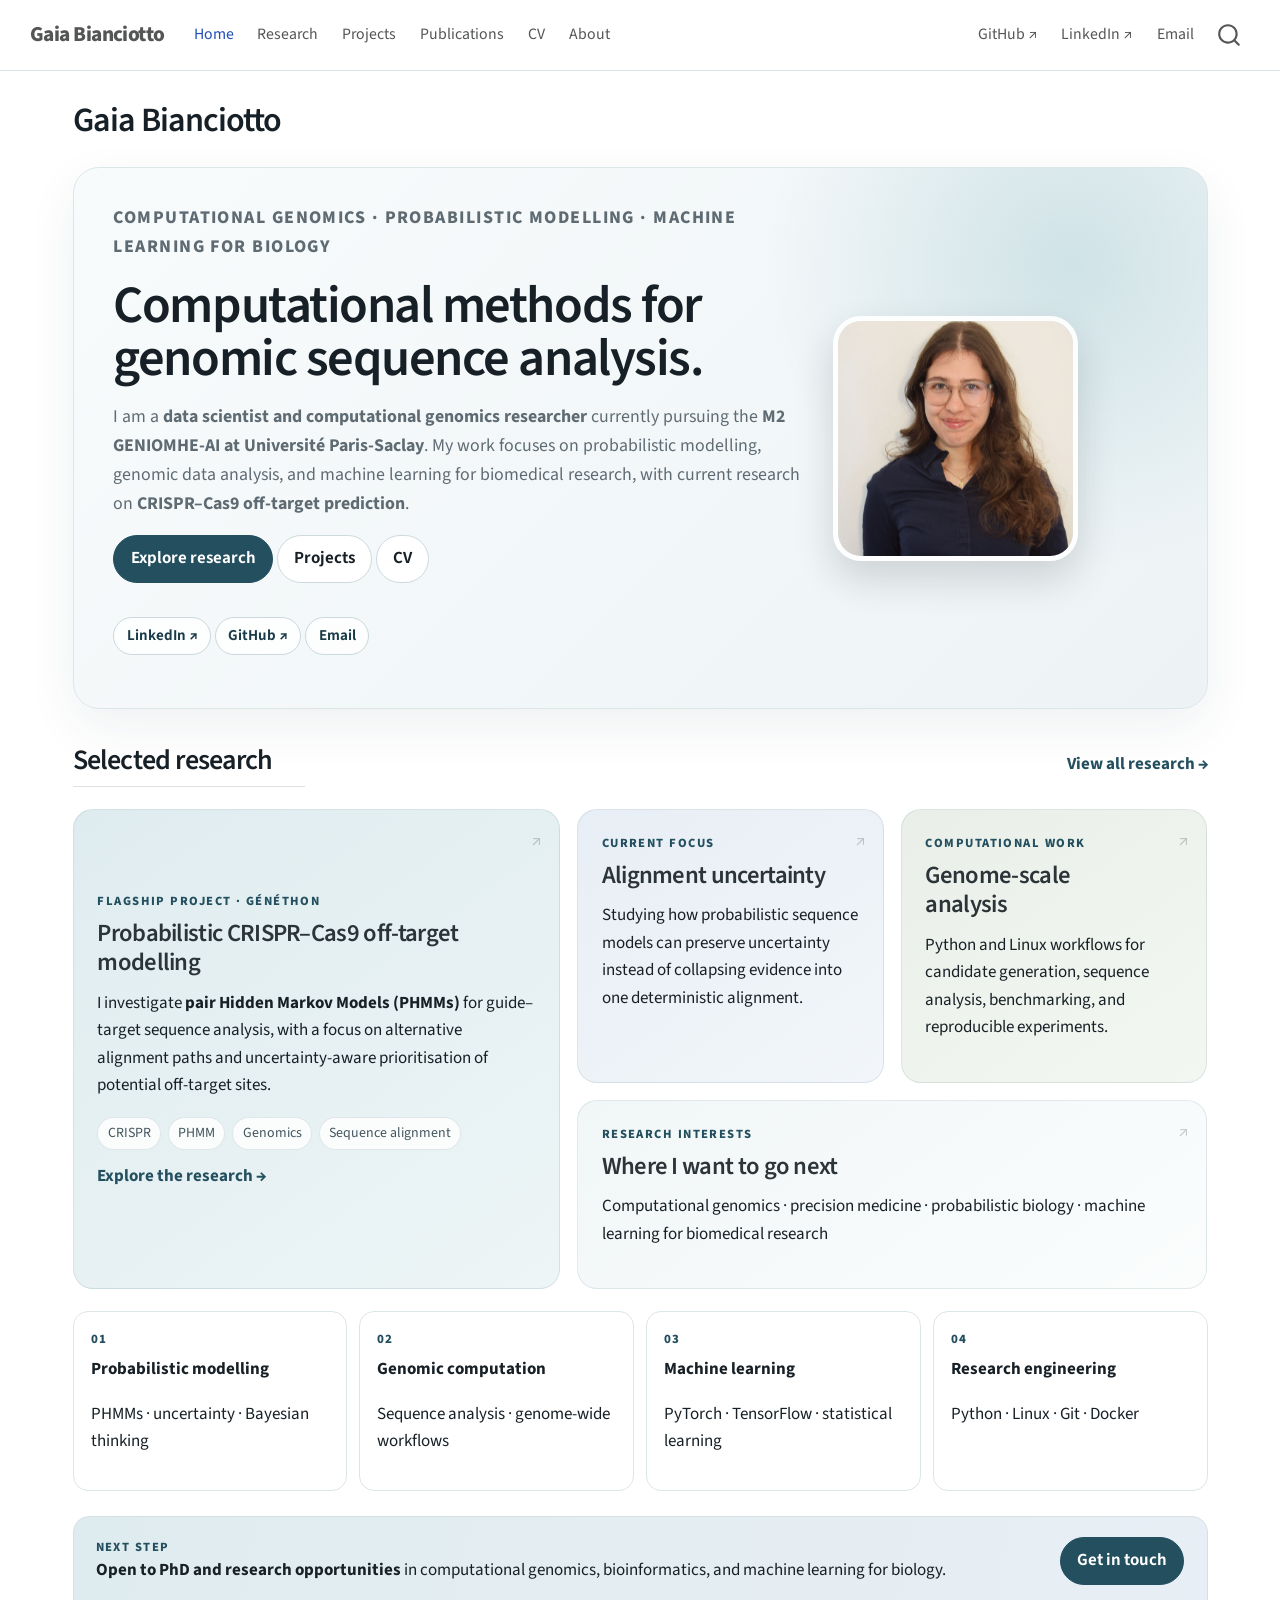
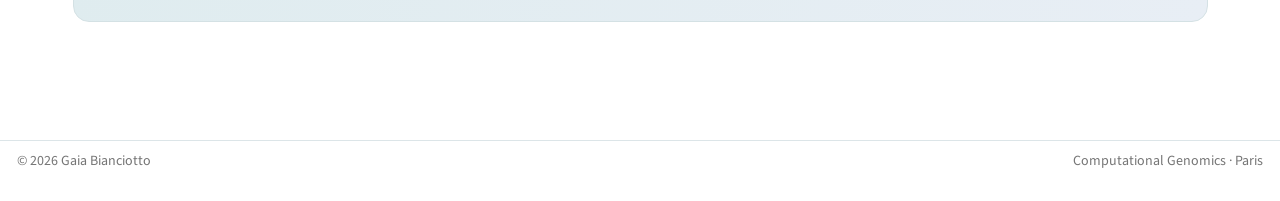
==== index.html @ b9c6184c "Built site for gh-pages" ====
<!DOCTYPE html>
<html xmlns="http://www.w3.org/1999/xhtml" lang="en" xml:lang="en"><head>

<meta charset="utf-8">
<meta name="generator" content="quarto-1.10.18">

<meta name="viewport" content="width=device-width, initial-scale=1.0, user-scalable=yes">


<title>Gaia Bianciotto</title>
<style>
/* Default styles provided by pandoc.
** See https://pandoc.org/MANUAL.html#variables-for-html for config info.
*/
span.smallcaps{font-variant: small-caps;}
div.columns{display: flex; gap: 1.5em;}
div.column{flex: auto;}
@media screen {
div.columns{gap: min(4vw, 1.5em);}
div.column{overflow-x: auto;}
}
div.hanging-indent{margin-left: 1.5em; text-indent: -1.5em;}
ul.task-list{list-style: none;}
ul.task-list li input[type="checkbox"] {
  width: 0.8em;
  margin: 0 0.8em 0.2em -1em; /* quarto-specific, see https://github.com/quarto-dev/quarto-cli/issues/4556 */ 
  vertical-align: middle;
}
</style>


<script src="site_libs/quarto-nav/quarto-nav.js"></script>
<script src="site_libs/quarto-nav/headroom.min.js"></script>
<script src="site_libs/clipboard/clipboard.min.js"></script>
<script src="site_libs/quarto-search/autocomplete.umd.js"></script>
<script src="site_libs/quarto-search/fuse.min.js"></script>
<script src="site_libs/quarto-search/quarto-search.js"></script>
<meta name="quarto:offset" content="./">
<script src="site_libs/quarto-html/quarto.js" type="module"></script>
<script src="site_libs/quarto-html/tabsets/tabsets.js" type="module"></script>
<script src="site_libs/quarto-html/popper.min.js"></script>
<script src="site_libs/quarto-html/tippy.umd.min.js"></script>
<script src="site_libs/quarto-html/anchor.min.js"></script>
<link href="site_libs/quarto-html/tippy.css" rel="stylesheet">
<link href="site_libs/quarto-html/quarto-syntax-highlighting-64a204ab8560d761af7679ceaba22944.css" rel="stylesheet" id="quarto-text-highlighting-styles">
<script src="site_libs/bootstrap/bootstrap.min.js"></script>
<link href="site_libs/bootstrap/bootstrap-icons.css" rel="stylesheet">
<link href="site_libs/bootstrap/bootstrap-ea1971949f186b5d7ecce1fd3cf000e4.min.css" rel="stylesheet" append-hash="true" id="quarto-bootstrap" data-mode="light">
<script id="quarto-search-options" type="application/json">{
  "location": "navbar",
  "copy-button": false,
  "collapse-after": 3,
  "panel-placement": "end",
  "type": "overlay",
  "limit": 50,
  "keyboard-shortcut": [
    "f",
    "/",
    "s"
  ],
  "show-item-context": false,
  "language": {
    "search-no-results-text": "No results",
    "search-matching-documents-text": "matching documents",
    "search-copy-link-title": "Copy link to search",
    "search-hide-matches-text": "Hide additional matches",
    "search-more-match-text": "more match in this document",
    "search-more-matches-text": "more matches in this document",
    "search-clear-button-title": "Clear",
    "search-text-placeholder": "",
    "search-detached-cancel-button-title": "Cancel",
    "search-submit-button-title": "Submit",
    "search-label": "Search"
  }
}</script>
<style>html{ scroll-behavior: smooth; }</style>


<link rel="stylesheet" href="styles.css">
</head>

<body class="nav-fixed quarto-light">

<div id="quarto-search-results"></div>
  <header id="quarto-header" class="headroom fixed-top">
    <nav class="navbar navbar-expand-lg " data-bs-theme="dark">
      <div class="navbar-container container-fluid">
      <div class="navbar-brand-container mx-auto">
    <a class="navbar-brand" href="./index.html">
    <span class="navbar-title">Gaia Bianciotto</span>
    </a>
  </div>
            <div id="quarto-search" class="" title="Search"></div>
          <button class="navbar-toggler" type="button" data-bs-toggle="collapse" data-bs-target="#navbarCollapse" aria-controls="navbarCollapse" role="menu" aria-expanded="false" aria-label="Toggle navigation" onclick="if (window.quartoToggleHeadroom) { window.quartoToggleHeadroom(); }">
  <span class="navbar-toggler-icon"></span>
</button>
          <div class="collapse navbar-collapse" id="navbarCollapse">
            <ul class="navbar-nav navbar-nav-scroll me-auto">
  <li class="nav-item">
    <a class="nav-link active" href="./index.html" aria-current="page"> 
<span class="menu-text">Home</span></a>
  </li>  
  <li class="nav-item">
    <a class="nav-link" href="./research.html"> 
<span class="menu-text">Research</span></a>
  </li>  
  <li class="nav-item">
    <a class="nav-link" href="./projects.html"> 
<span class="menu-text">Projects</span></a>
  </li>  
  <li class="nav-item">
    <a class="nav-link" href="./publications.html"> 
<span class="menu-text">Publications</span></a>
  </li>  
  <li class="nav-item">
    <a class="nav-link" href="./cv.html"> 
<span class="menu-text">CV</span></a>
  </li>  
  <li class="nav-item">
    <a class="nav-link" href="./about.html"> 
<span class="menu-text">About</span></a>
  </li>  
</ul>
            <ul class="navbar-nav navbar-nav-scroll ms-auto">
  <li class="nav-item">
    <a class="nav-link" href="https://github.com/gaiabianciotto"> 
<span class="menu-text">GitHub ↗</span></a>
  </li>  
  <li class="nav-item">
    <a class="nav-link" href="https://www.linkedin.com/in/gaia-bianciotto-269056312/"> 
<span class="menu-text">LinkedIn ↗</span></a>
  </li>  
  <li class="nav-item">
    <a class="nav-link" href="mailto:gaia.bianciotto@etud.univ-evry.fr"> 
<span class="menu-text">Email</span></a>
  </li>  
</ul>
          </div> <!-- /navcollapse -->
            <div class="quarto-navbar-tools">
</div>
      </div> <!-- /container-fluid -->
    </nav>
</header>
<!-- content -->
<div id="quarto-content" class="quarto-container page-columns page-rows-contents page-layout-full page-navbar">
<!-- sidebar -->
<!-- margin-sidebar -->
    
<!-- main -->
<main class="content column-page" id="quarto-document-content">

<header id="title-block-header" class="quarto-title-block default">
<div class="quarto-title">
<h1 class="title">Gaia Bianciotto</h1>
</div>



<div class="quarto-title-meta column-page">

    
  
    
  </div>
  


</header>


<div class="hero reveal">
<div class="grid align-items-center hero-grid">
<div class="g-col-12 g-col-lg-8">
<div class="hero-kicker">
<p>COMPUTATIONAL GENOMICS · PROBABILISTIC MODELLING · MACHINE LEARNING FOR BIOLOGY</p>
</div>
<section id="computational-methods-for-genomic-sequence-analysis." class="level1">
<h1>Computational methods for genomic sequence analysis.</h1>
<p>I am a <strong>data scientist and computational genomics researcher</strong> currently pursuing the <strong>M2 GENIOMHE-AI at Université Paris-Saclay</strong>. My work focuses on probabilistic modelling, genomic data analysis, and machine learning for biomedical research, with current research on <strong>CRISPR–Cas9 off-target prediction</strong>.</p>
<div class="hero-actions">
<p><a href="./research.html" class="btn btn-primary">Explore research</a> <a href="./projects.html" class="btn btn-soft">Projects</a> <a href="./cv.html" class="btn btn-soft">CV</a></p>
</div>
<div class="social-row">
<p><a href="https://www.linkedin.com/in/gaia-bianciotto-269056312/" class="social-pill" target="_blank">LinkedIn ↗</a> <a href="https://github.com/gaiabianciotto" class="social-pill" target="_blank">GitHub ↗</a> <a href="mailto:gaia.bianciotto@etud.univ-evry.fr" class="social-pill">Email</a></p>
</div>
</section>
</div>
<div class="g-col-12 g-col-lg-4 hero-photo-wrap">
<p><img src="assets/profile.png" class="hero-photo img-fluid" alt="Portrait of Gaia Bianciotto"></p>
</div>
</div>
</div>
<section id="selected-research" class="level2 section-head reveal">
<h2 class="anchored" data-anchor-id="selected-research">Selected research</h2>
<p><a href="./research.html" class="section-link">View all research →</a></p>
</section>
<div class="bento-grid reveal">
<div class="bento-panel panel-teal panel-large">
<div class="eyebrow">
FLAGSHIP PROJECT · GÉNÉTHON
</div>
<section id="probabilistic-crisprcas9-off-target-modelling" class="level3">
<h3 class="anchored" data-anchor-id="probabilistic-crisprcas9-off-target-modelling">Probabilistic CRISPR–Cas9 off-target modelling</h3>
<p>I investigate <strong>pair Hidden Markov Models (PHMMs)</strong> for guide–target sequence analysis, with a focus on alternative alignment paths and uncertainty-aware prioritisation of potential off-target sites.</p>
<div class="tag-row">
<span>CRISPR</span><span>PHMM</span><span>Genomics</span><span>Sequence alignment</span>
</div>
<p><a href="./research.html" class="panel-cta">Explore the research →</a></p>
</section>
</div>
<div class="bento-panel panel-blue">
<div class="eyebrow">
CURRENT FOCUS
</div>
<section id="alignment-uncertainty" class="level3">
<h3 class="anchored" data-anchor-id="alignment-uncertainty">Alignment uncertainty</h3>
<p>Studying how probabilistic sequence models can preserve uncertainty instead of collapsing evidence into one deterministic alignment.</p>
</section>
</div>
<div class="bento-panel panel-sage">
<div class="eyebrow">
COMPUTATIONAL WORK
</div>
<section id="genome-scale-analysis" class="level3">
<h3 class="anchored" data-anchor-id="genome-scale-analysis">Genome-scale analysis</h3>
<p>Python and Linux workflows for candidate generation, sequence analysis, benchmarking, and reproducible experiments.</p>
</section>
</div>
<div class="bento-panel panel-ice">
<div class="eyebrow">
RESEARCH INTERESTS
</div>
<section id="where-i-want-to-go-next" class="level3">
<h3 class="anchored" data-anchor-id="where-i-want-to-go-next">Where I want to go next</h3>
<p>Computational genomics · precision medicine · probabilistic biology · machine learning for biomedical research</p>
</section>
</div>
</div>
<div class="mini-panel-grid reveal">
<div class="mini-panel">
<div class="mini-number">
01
</div>
<p><strong>Probabilistic modelling</strong></p>
<p>PHMMs · uncertainty · Bayesian thinking</p>
</div>
<div class="mini-panel">
<div class="mini-number">
02
</div>
<p><strong>Genomic computation</strong></p>
<p>Sequence analysis · genome-wide workflows</p>
</div>
<div class="mini-panel">
<div class="mini-number">
03
</div>
<p><strong>Machine learning</strong></p>
<p>PyTorch · TensorFlow · statistical learning</p>
</div>
<div class="mini-panel">
<div class="mini-number">
04
</div>
<p><strong>Research engineering</strong></p>
<p>Python · Linux · Git · Docker</p>
</div>
</div>
<div class="cta-strip reveal">
<div>
<div class="eyebrow">
NEXT STEP
</div>
<p><strong>Open to PhD and research opportunities</strong> in computational genomics, bioinformatics, and machine learning for biology.</p>
</div>
<p><a href="mailto:gaia.bianciotto@etud.univ-evry.fr" class="btn btn-primary">Get in touch</a></p>
</div>



</main> <!-- /main -->
<script src="interactions.js"></script>

<script id="quarto-html-after-body" type="application/javascript">
  window.document.addEventListener("DOMContentLoaded", function (event) {
    const icon = "";
    const anchorJS = new window.AnchorJS();
    anchorJS.options = {
      placement: 'right',
      icon: icon
    };
    anchorJS.add('.anchored');
    const isCodeAnnotation = (el) => {
      for (const clz of el.classList) {
        if (clz.startsWith('code-annotation-')) {                     
          return true;
        }
      }
      return false;
    }
    const onCopySuccess = function(e) {
      // button target
      const button = e.trigger;
      // don't keep focus
      button.blur();
      // flash "checked"
      button.classList.add('code-copy-button-checked');
      var currentTitle = button.getAttribute("title");
      button.setAttribute("title", "Copied!");
      let tooltip;
      if (window.bootstrap) {
        button.setAttribute("data-bs-toggle", "tooltip");
        button.setAttribute("data-bs-placement", "left");
        button.setAttribute("data-bs-title", "Copied!");
        tooltip = new bootstrap.Tooltip(button, 
          { trigger: "manual", 
            customClass: "code-copy-button-tooltip",
            offset: [0, -8]});
        tooltip.show();    
      }
      setTimeout(function() {
        if (tooltip) {
          tooltip.hide();
          button.removeAttribute("data-bs-title");
          button.removeAttribute("data-bs-toggle");
          button.removeAttribute("data-bs-placement");
        }
        button.setAttribute("title", currentTitle);
        button.classList.remove('code-copy-button-checked');
      }, 1000);
      // clear code selection
      e.clearSelection();
    }
    const getTextToCopy = function(trigger) {
      const outerScaffold = trigger.parentElement.cloneNode(true);
      const codeEl = outerScaffold.querySelector('code');
      for (const childEl of codeEl.children) {
        if (isCodeAnnotation(childEl)) {
          childEl.remove();
        }
      }
      return codeEl.innerText;
    }
    const clipboard = new window.ClipboardJS('.code-copy-button:not([data-in-quarto-modal])', {
      text: getTextToCopy
    });
    clipboard.on('success', onCopySuccess);
    if (window.document.getElementById('quarto-embedded-source-code-modal')) {
      const clipboardModal = new window.ClipboardJS('.code-copy-button[data-in-quarto-modal]', {
        text: getTextToCopy,
        container: window.document.getElementById('quarto-embedded-source-code-modal')
      });
      clipboardModal.on('success', onCopySuccess);
    }
      var localhostRegex = new RegExp(/^(?:http|https):\/\/localhost\:?[0-9]*\//);
      var mailtoRegex = new RegExp(/^mailto:/);
        var filterRegex = new RegExp('/' + window.location.host + '/');
      var isInternal = (href) => {
          return filterRegex.test(href) || localhostRegex.test(href) || mailtoRegex.test(href);
      }
      // Inspect non-navigation links and adorn them if external
     var links = window.document.querySelectorAll('a[href]:not(.nav-link):not(.navbar-brand):not(.toc-action):not(.sidebar-link):not(.sidebar-item-toggle):not(.pagination-link):not(.no-external):not([aria-hidden]):not(.dropdown-item):not(.quarto-navigation-tool):not(.about-link)');
      for (var i=0; i<links.length; i++) {
        const link = links[i];
        if (!isInternal(link.href)) {
          // undo the damage that might have been done by quarto-nav.js in the case of
          // links that we want to consider external
          if (link.dataset.originalHref !== undefined) {
            link.href = link.dataset.originalHref;
          }
            // target, if specified
            link.setAttribute("target", "_blank");
            if (link.getAttribute("rel") === null) {
              link.setAttribute("rel", "noopener");
            }
        }
      }
    function tippyHover(el, contentFn, onTriggerFn, onUntriggerFn) {
      const config = {
        allowHTML: true,
        maxWidth: 500,
        delay: 100,
        arrow: false,
        appendTo: function(el) {
            return el.parentElement;
        },
        interactive: true,
        interactiveBorder: 10,
        theme: 'quarto',
        placement: 'bottom-start',
      };
      if (contentFn) {
        config.content = contentFn;
      }
      if (onTriggerFn) {
        config.onTrigger = onTriggerFn;
      }
      if (onUntriggerFn) {
        config.onUntrigger = onUntriggerFn;
      }
      window.tippy(el, config); 
    }
    const noterefs = window.document.querySelectorAll('a[role="doc-noteref"]');
    for (var i=0; i<noterefs.length; i++) {
      const ref = noterefs[i];
      tippyHover(ref, function() {
        // use id or data attribute instead here
        let href = ref.getAttribute('data-footnote-href') || ref.getAttribute('href');
        try { href = new URL(href).hash; } catch {}
        const id = href.replace(/^#\/?/, "");
        const note = window.document.getElementById(id);
        if (note) {
          return note.innerHTML;
        } else {
          return "";
        }
      });
    }
    const xrefs = window.document.querySelectorAll('a.quarto-xref');
    const processXRef = (id, note) => {
      // Strip column container classes
      const stripColumnClz = (el) => {
        el.classList.remove("page-full", "page-columns");
        if (el.children) {
          for (const child of el.children) {
            stripColumnClz(child);
          }
        }
      }
      stripColumnClz(note)
      if (id === null || id.startsWith('sec-')) {
        // Special case sections, only their first couple elements
        const container = document.createElement("div");
        if (note.children && note.children.length > 2) {
          container.appendChild(note.children[0].cloneNode(true));
          for (let i = 1; i < note.children.length; i++) {
            const child = note.children[i];
            if (child.tagName === "P" && child.innerText === "") {
              continue;
            } else {
              container.appendChild(child.cloneNode(true));
              break;
            }
          }
          if (window.Quarto?.typesetMath) {
            window.Quarto.typesetMath(container);
          }
          return container.innerHTML
        } else {
          if (window.Quarto?.typesetMath) {
            window.Quarto.typesetMath(note);
          }
          return note.innerHTML;
        }
      } else {
        // Remove any anchor links if they are present
        const anchorLink = note.querySelector('a.anchorjs-link');
        if (anchorLink) {
          anchorLink.remove();
        }
        if (window.Quarto?.typesetMath) {
          window.Quarto.typesetMath(note);
        }
        if (note.classList.contains("callout")) {
          return note.outerHTML;
        } else {
          return note.innerHTML;
        }
      }
    }
    for (var i=0; i<xrefs.length; i++) {
      const xref = xrefs[i];
      tippyHover(xref, undefined, function(instance) {
        instance.disable();
        let url = xref.getAttribute('href');
        let hash = undefined; 
        if (url.startsWith('#')) {
          hash = url;
        } else {
          try { hash = new URL(url).hash; } catch {}
        }
        if (hash) {
          const id = hash.replace(/^#\/?/, "");
          const note = window.document.getElementById(id);
          if (note !== null) {
            try {
              const html = processXRef(id, note.cloneNode(true));
              instance.setContent(html);
            } finally {
              instance.enable();
              instance.show();
            }
          } else {
            // See if we can fetch this
            fetch(url.split('#')[0])
            .then(res => res.text())
            .then(html => {
              const parser = new DOMParser();
              const htmlDoc = parser.parseFromString(html, "text/html");
              const note = htmlDoc.getElementById(id);
              if (note !== null) {
                const html = processXRef(id, note);
                instance.setContent(html);
              } 
            }).finally(() => {
              instance.enable();
              instance.show();
            });
          }
        } else {
          // See if we can fetch a full url (with no hash to target)
          // This is a special case and we should probably do some content thinning / targeting
          fetch(url)
          .then(res => res.text())
          .then(html => {
            const parser = new DOMParser();
            const htmlDoc = parser.parseFromString(html, "text/html");
            const note = htmlDoc.querySelector('main.content');
            if (note !== null) {
              // This should only happen for chapter cross references
              // (since there is no id in the URL)
              // remove the first header
              if (note.children.length > 0 && note.children[0].tagName === "HEADER") {
                note.children[0].remove();
              }
              const html = processXRef(null, note);
              instance.setContent(html);
            } 
          }).finally(() => {
            instance.enable();
            instance.show();
          });
        }
      }, function(instance) {
      });
    }
        let selectedAnnoteEl;
        const selectorForAnnotation = ( cell, annotation) => {
          let cellAttr = 'data-code-cell="' + cell + '"';
          let lineAttr = 'data-code-annotation="' +  annotation + '"';
          const selector = 'span[' + cellAttr + '][' + lineAttr + ']';
          return selector;
        }
        const selectCodeLines = (annoteEl) => {
          const doc = window.document;
          const targetCell = annoteEl.getAttribute("data-target-cell");
          const targetAnnotation = annoteEl.getAttribute("data-target-annotation");
          const annoteSpan = window.document.querySelector(selectorForAnnotation(targetCell, targetAnnotation));
          const lines = annoteSpan.getAttribute("data-code-lines").split(",");
          const lineIds = lines.map((line) => {
            return targetCell + "-" + line;
          })
          let top = null;
          let height = null;
          let parent = null;
          if (lineIds.length > 0) {
              //compute the position of the single el (top and bottom and make a div)
              const el = window.document.getElementById(lineIds[0]);
              top = el.offsetTop;
              height = el.offsetHeight;
              parent = el.parentElement.parentElement;
            if (lineIds.length > 1) {
              const lastEl = window.document.getElementById(lineIds[lineIds.length - 1]);
              const bottom = lastEl.offsetTop + lastEl.offsetHeight;
              height = bottom - top;
            }
            if (top !== null && height !== null && parent !== null) {
              // cook up a div (if necessary) and position it 
              let div = window.document.getElementById("code-annotation-line-highlight");
              if (div === null) {
                div = window.document.createElement("div");
                div.setAttribute("id", "code-annotation-line-highlight");
                div.style.position = 'absolute';
                parent.appendChild(div);
              }
              div.style.top = top - 2 + "px";
              div.style.height = height + 4 + "px";
              div.style.left = 0;
              let gutterDiv = window.document.getElementById("code-annotation-line-highlight-gutter");
              if (gutterDiv === null) {
                gutterDiv = window.document.createElement("div");
                gutterDiv.setAttribute("id", "code-annotation-line-highlight-gutter");
                gutterDiv.style.position = 'absolute';
                const codeCell = window.document.getElementById(targetCell);
                const gutter = codeCell.querySelector('.code-annotation-gutter');
                gutter.appendChild(gutterDiv);
              }
              gutterDiv.style.top = top - 2 + "px";
              gutterDiv.style.height = height + 4 + "px";
            }
            selectedAnnoteEl = annoteEl;
          }
        };
        const unselectCodeLines = () => {
          const elementsIds = ["code-annotation-line-highlight", "code-annotation-line-highlight-gutter"];
          elementsIds.forEach((elId) => {
            const div = window.document.getElementById(elId);
            if (div) {
              div.remove();
            }
          });
          selectedAnnoteEl = undefined;
        };
          // Handle positioning of the toggle
      window.addEventListener(
        "resize",
        throttle(() => {
          elRect = undefined;
          if (selectedAnnoteEl) {
            selectCodeLines(selectedAnnoteEl);
          }
        }, 10)
      );
      function throttle(fn, ms) {
      let throttle = false;
      let timer;
        return (...args) => {
          if(!throttle) { // first call gets through
              fn.apply(this, args);
              throttle = true;
          } else { // all the others get throttled
              if(timer) clearTimeout(timer); // cancel #2
              timer = setTimeout(() => {
                fn.apply(this, args);
                timer = throttle = false;
              }, ms);
          }
        };
      }
        // Attach click handler to the DT
        const annoteDls = window.document.querySelectorAll('dt[data-target-cell]');
        for (const annoteDlNode of annoteDls) {
          annoteDlNode.addEventListener('click', (event) => {
            const clickedEl = event.target;
            if (clickedEl !== selectedAnnoteEl) {
              unselectCodeLines();
              const activeEl = window.document.querySelector('dt[data-target-cell].code-annotation-active');
              if (activeEl) {
                activeEl.classList.remove('code-annotation-active');
              }
              selectCodeLines(clickedEl);
              clickedEl.classList.add('code-annotation-active');
            } else {
              // Unselect the line
              unselectCodeLines();
              clickedEl.classList.remove('code-annotation-active');
            }
          });
        }
    const findCites = (el) => {
      const parentEl = el.parentElement;
      if (parentEl) {
        const cites = parentEl.dataset.cites;
        if (cites) {
          return {
            el,
            cites: cites.split(' ')
          };
        } else {
          return findCites(el.parentElement)
        }
      } else {
        return undefined;
      }
    };
    var bibliorefs = window.document.querySelectorAll('a[role="doc-biblioref"]');
    for (var i=0; i<bibliorefs.length; i++) {
      const ref = bibliorefs[i];
      const citeInfo = findCites(ref);
      if (citeInfo) {
        tippyHover(citeInfo.el, function() {
          var popup = window.document.createElement('div');
          citeInfo.cites.forEach(function(cite) {
            var citeDiv = window.document.createElement('div');
            citeDiv.classList.add('hanging-indent');
            citeDiv.classList.add('csl-entry');
            var biblioDiv = window.document.getElementById('ref-' + cite);
            if (biblioDiv) {
              citeDiv.innerHTML = biblioDiv.innerHTML;
            }
            popup.appendChild(citeDiv);
          });
          return popup.innerHTML;
        });
      }
    }
  });
  </script>
</div> <!-- /content -->
<footer class="footer">
  <div class="nav-footer">
    <div class="nav-footer-left">
<p>© 2026 Gaia Bianciotto</p>
</div>   
    <div class="nav-footer-center">
      &nbsp;
    </div>
    <div class="nav-footer-right">
<p>Computational Genomics · Paris</p>
</div>
  </div>
</footer>




<script src="site_libs/quarto-html/zenscroll-min.js"></script>
</body></html>
---- site_libs/quarto-html/tippy.css ----
.tippy-box[data-animation=fade][data-state=hidden]{opacity:0}[data-tippy-root]{max-width:calc(100vw - 10px)}.tippy-box{position:relative;background-color:#333;color:#fff;border-radius:4px;font-size:14px;line-height:1.4;white-space:normal;outline:0;transition-property:transform,visibility,opacity}.tippy-box[data-placement^=top]>.tippy-arrow{bottom:0}.tippy-box[data-placement^=top]>.tippy-arrow:before{bottom:-7px;left:0;border-width:8px 8px 0;border-top-color:initial;transform-origin:center top}.tippy-box[data-placement^=bottom]>.tippy-arrow{top:0}.tippy-box[data-placement^=bottom]>.tippy-arrow:before{top:-7px;left:0;border-width:0 8px 8px;border-bottom-color:initial;transform-origin:center bottom}.tippy-box[data-placement^=left]>.tippy-arrow{right:0}.tippy-box[data-placement^=left]>.tippy-arrow:before{border-width:8px 0 8px 8px;border-left-color:initial;right:-7px;transform-origin:center left}.tippy-box[data-placement^=right]>.tippy-arrow{left:0}.tippy-box[data-placement^=right]>.tippy-arrow:before{left:-7px;border-width:8px 8px 8px 0;border-right-color:initial;transform-origin:center right}.tippy-box[data-inertia][data-state=visible]{transition-timing-function:cubic-bezier(.54,1.5,.38,1.11)}.tippy-arrow{width:16px;height:16px;color:#333}.tippy-arrow:before{content:"";position:absolute;border-color:transparent;border-style:solid}.tippy-content{position:relative;padding:5px 9px;z-index:1}
---- site_libs/quarto-html/quarto-syntax-highlighting-64a204ab8560d761af7679ceaba22944.css ----
/* quarto syntax highlight colors */
:root {
  --quarto-hl-ot-color: #003B4F;
  --quarto-hl-at-color: #657422;
  --quarto-hl-ss-color: #20794D;
  --quarto-hl-an-color: #5E5E5E;
  --quarto-hl-fu-color: #4758AB;
  --quarto-hl-st-color: #20794D;
  --quarto-hl-cf-color: #003B4F;
  --quarto-hl-op-color: #5E5E5E;
  --quarto-hl-er-color: #AD0000;
  --quarto-hl-bn-color: #AD0000;
  --quarto-hl-al-color: #AD0000;
  --quarto-hl-va-color: #111111;
  --quarto-hl-bu-color: inherit;
  --quarto-hl-ex-color: inherit;
  --quarto-hl-pp-color: #AD0000;
  --quarto-hl-in-color: #5E5E5E;
  --quarto-hl-vs-color: #20794D;
  --quarto-hl-wa-color: #5E5E5E;
  --quarto-hl-do-color: #5E5E5E;
  --quarto-hl-im-color: #00769E;
  --quarto-hl-ch-color: #20794D;
  --quarto-hl-dt-color: #AD0000;
  --quarto-hl-fl-color: #AD0000;
  --quarto-hl-co-color: #5E5E5E;
  --quarto-hl-cv-color: #5E5E5E;
  --quarto-hl-cn-color: #8f5902;
  --quarto-hl-sc-color: #5E5E5E;
  --quarto-hl-dv-color: #AD0000;
  --quarto-hl-kw-color: #003B4F;
}

/* other quarto variables */
:root {
  --quarto-font-monospace: SFMono-Regular, Menlo, Monaco, Consolas, "Liberation Mono", "Courier New", monospace;
}

/* syntax highlight based on Pandoc's rules */
pre > code.sourceCode > span {
  color: #003B4F;
}

code.sourceCode > span {
  color: #003B4F;
}

div.sourceCode,
div.sourceCode pre.sourceCode {
  color: #003B4F;
}

/* Normal */
code span {
  color: #003B4F;
}

/* Alert */
code span.al {
  color: #AD0000;
  font-style: inherit;
}

/* Annotation */
code span.an {
  color: #5E5E5E;
  font-style: inherit;
}

/* Attribute */
code span.at {
  color: #657422;
  font-style: inherit;
}

/* BaseN */
code span.bn {
  color: #AD0000;
  font-style: inherit;
}

/* BuiltIn */
code span.bu {
  font-style: inherit;
}

/* ControlFlow */
code span.cf {
  color: #003B4F;
  font-weight: bold;
  font-style: inherit;
}

/* Char */
code span.ch {
  color: #20794D;
  font-style: inherit;
}

/* Constant */
code span.cn {
  color: #8f5902;
  font-style: inherit;
}

/* Comment */
code span.co {
  color: #5E5E5E;
  font-style: inherit;
}

/* CommentVar */
code span.cv {
  color: #5E5E5E;
  font-style: italic;
}

/* Documentation */
code span.do {
  color: #5E5E5E;
  font-style: italic;
}

/* DataType */
code span.dt {
  color: #AD0000;
  font-style: inherit;
}

/* DecVal */
code span.dv {
  color: #AD0000;
  font-style: inherit;
}

/* Error */
code span.er {
  color: #AD0000;
  font-style: inherit;
}

/* Extension */
code span.ex {
  font-style: inherit;
}

/* Float */
code span.fl {
  color: #AD0000;
  font-style: inherit;
}

/* Function */
code span.fu {
  color: #4758AB;
  font-style: inherit;
}

/* Import */
code span.im {
  color: #00769E;
  font-style: inherit;
}

/* Information */
code span.in {
  color: #5E5E5E;
  font-style: inherit;
}

/* Keyword */
code span.kw {
  color: #003B4F;
  font-weight: bold;
  font-style: inherit;
}

/* Operator */
code span.op {
  color: #5E5E5E;
  font-style: inherit;
}

/* Other */
code span.ot {
  color: #003B4F;
  font-style: inherit;
}

/* Preprocessor */
code span.pp {
  color: #AD0000;
  font-style: inherit;
}

/* SpecialChar */
code span.sc {
  color: #5E5E5E;
  font-style: inherit;
}

/* SpecialString */
code span.ss {
  color: #20794D;
  font-style: inherit;
}

/* String */
code span.st {
  color: #20794D;
  font-style: inherit;
}

/* Variable */
code span.va {
  color: #111111;
  font-style: inherit;
}

/* VerbatimString */
code span.vs {
  color: #20794D;
  font-style: inherit;
}

/* Warning */
code span.wa {
  color: #5E5E5E;
  font-style: italic;
}

.prevent-inlining {
  content: "</";
}

/*# sourceMappingURL=9d8d5bb603a83b8298b89080a598c93b.css.map */
---- styles.css ----
:root {
  --ink: #172026;
  --muted: #5f6b73;
  --line: #dce5e8;
  --soft: #f7fafb;
  --accent: #234f5f;
  --accent-dark: #193b47;
  --teal: #dfecef;
  --teal-strong: #c6dde2;
  --blue: #e8eef5;
  --blue-strong: #d5e1ed;
  --sage: #e9efe8;
  --sage-strong: #d9e4d6;
  --ice: #f1f6f7;
  --warm: #f6f3ee;
  --max: 1240px;
}

html { scroll-behavior: smooth; }
body { color: var(--ink); font-size: 1rem; line-height: 1.62; background: #fff; }

.navbar {
  border-bottom: 1px solid var(--line);
  padding: .72rem 0;
  backdrop-filter: blur(12px);
  background: rgba(255,255,255,.92) !important;
  position: sticky;
  top: 0;
  z-index: 1000;
}
.navbar-brand { font-weight: 780; letter-spacing: -.025em; }
.navbar-nav .nav-link { font-size: .93rem; border-radius: 999px; padding: .38rem .7rem !important; }
.navbar-nav .nav-link:hover { background: var(--ice); color: var(--accent); }

main.content { max-width: 1120px; }
.page-layout-full main.content { max-width: var(--max); }
h1,h2,h3 { letter-spacing: -.028em; }
h2 { margin-top: 2.15rem; }

.hero {
  max-width: var(--max);
  margin: 1.5rem auto 2rem;
  padding: 2.1rem 2.35rem;
  border-radius: 26px;
  background:
    radial-gradient(circle at 88% 18%, rgba(198,221,226,.78), transparent 28%),
    linear-gradient(135deg, #f8fbfc 0%, #edf3f5 100%);
  border: 1px solid var(--line);
  box-shadow: 0 18px 50px rgba(25,59,71,.07);
  overflow: hidden;
}
.hero-grid { --bs-gutter-x: 2.4rem; }
.hero h1 { font-size: clamp(2.45rem, 4.1vw, 4.25rem); max-width: 800px; line-height: 1.02; margin: .6rem 0 1rem; }
.hero p { max-width: 760px; font-size: 1.05rem; color: var(--muted); margin-bottom: 1rem; }
.hero-kicker,.eyebrow { font-size: .74rem; font-weight: 780; letter-spacing: .115em; color: var(--accent); text-transform: uppercase; }
.hero-actions,.social-row { display:flex; flex-wrap:wrap; gap:.55rem; margin-top:1rem; }
.btn { border-radius: 999px; padding: .58rem .95rem; font-weight: 650; }
.btn-primary { background:var(--accent); border-color:var(--accent); }
.btn-primary:hover { background:var(--accent-dark); border-color:var(--accent-dark); transform:translateY(-1px); }
.btn-soft { background:white; color:var(--ink); border:1px solid #cedadd; }
.btn-soft:hover { background:var(--ice); border-color:#bfcfd3; color:var(--accent-dark); transform:translateY(-1px); }
.social-pill { display:inline-flex; align-items:center; text-decoration:none; color:var(--accent-dark); background:rgba(255,255,255,.82); border:1px solid #cbd9dc; border-radius:999px; padding:.35rem .72rem; font-size:.89rem; font-weight:650; transition:.2s ease; }
.social-pill:hover { color:white; background:var(--accent); border-color:var(--accent); transform:translateY(-2px); }
.hero-photo-wrap { display:flex; align-items:center; justify-content:center; }
.hero-photo-wrap p { margin:0; }
.hero-photo { width:min(245px,100%); aspect-ratio:1/1; object-fit:cover; object-position:center 30%; border-radius:28px; border:5px solid rgba(255,255,255,.93); box-shadow:0 18px 38px rgba(23,32,38,.16); transition:transform .3s ease, box-shadow .3s ease; }
.hero-photo:hover { transform:rotate(-1deg) scale(1.025); box-shadow:0 24px 48px rgba(23,32,38,.2); }

.section-head { max-width:var(--max); margin:0 auto .8rem; display:flex; align-items:baseline; justify-content:space-between; gap:1rem; }
.section-head h2 { margin:0; }
.section-link,.panel-cta,.card-link { text-decoration:none; color:var(--accent); font-weight:700; }
.section-link:hover,.panel-cta:hover,.card-link:hover { color:var(--accent-dark); }

.bento-grid { max-width:var(--max); margin:0 auto 1.25rem; display:grid; grid-template-columns:1.35fr .85fr .85fr; grid-template-areas:'large blue sage' 'large ice ice'; gap:1rem; }
.bento-panel { border:1px solid rgba(35,79,95,.10); border-radius:20px; padding:1.35rem 1.4rem; min-height:180px; position:relative; overflow:hidden; transition:transform .23s ease, box-shadow .23s ease, border-color .23s ease; }
.bento-panel::after { content:'↗'; position:absolute; top:1rem; right:1rem; font-size:1.05rem; opacity:.22; transition:.2s ease; }
.bento-panel:hover { transform:translateY(-5px); box-shadow:0 18px 38px rgba(23,32,38,.08); border-color:rgba(35,79,95,.22); }
.bento-panel:hover::after { opacity:.6; transform:translate(2px,-2px); }
.panel-large { grid-area:large; min-height:380px; display:flex; flex-direction:column; justify-content:center; }
.bento-grid > :nth-child(2) { grid-area:blue; }
.bento-grid > :nth-child(3) { grid-area:sage; }
.bento-grid > :nth-child(4) { grid-area:ice; }
.bento-panel h3,.bento-panel h2 { margin:.45rem 0 .7rem; }
.panel-teal { background:linear-gradient(145deg,var(--teal),#edf5f6); }
.panel-blue { background:linear-gradient(145deg,var(--blue),#f2f6fa); }
.panel-sage { background:linear-gradient(145deg,var(--sage),#f3f7f2); }
.panel-ice { background:linear-gradient(145deg,var(--ice),#fbfdfd); }

.tag-row { display:flex; flex-wrap:wrap; gap:.4rem; margin:.85rem 0 .8rem; }
.tag-row span,.interest-cloud span { display:inline-block; padding:.24rem .55rem; border-radius:999px; background:rgba(255,255,255,.82); border:1px solid rgba(35,79,95,.13); color:#42555d; font-size:.82rem; }

.mini-panel-grid { max-width:var(--max); margin:.6rem auto 1.5rem; display:grid; grid-template-columns:repeat(4,1fr); gap:.75rem; }
.mini-panel { border:1px solid var(--line); border-radius:15px; padding:1rem; background:white; transition:.2s ease; }
.mini-panel:hover { transform:translateY(-3px); background:var(--ice); border-color:#cbd9dc; }
.mini-number,.concept-number,.project-index { color:var(--accent); font-weight:800; font-size:.76rem; letter-spacing:.08em; margin-bottom:.4rem; }

.cta-strip { max-width:var(--max); margin:1rem auto 2.4rem; padding:1.15rem 1.3rem; background:linear-gradient(100deg,var(--teal),var(--blue)); border:1px solid #d4e1e4; border-radius:16px; display:flex; align-items:center; justify-content:space-between; gap:1rem; }

.intro-panel,.research-feature,.privacy-panel,.cv-summary { border:1px solid var(--line); border-radius:18px; padding:1.35rem 1.45rem; margin-bottom:1.3rem; }
.research-feature { background:var(--teal); }
.concept-panels { display:grid; grid-template-columns:repeat(4,1fr); gap:.8rem; margin:1rem 0 1.4rem; }
.concept-panel { border:1px solid rgba(35,79,95,.1); border-radius:16px; padding:1rem; transition:.2s ease; }
.concept-panel:hover { transform:translateY(-4px) scale(1.01); box-shadow:0 14px 28px rgba(23,32,38,.07); }
.concept-panel h3 { margin:.2rem 0 .5rem; }
.privacy-panel { background:var(--warm); border-color:#e9e1d6; }
.interest-cloud { display:flex; flex-wrap:wrap; gap:.5rem; margin:.6rem 0 1.5rem; }
.interest-cloud span { padding:.45rem .75rem; font-size:.9rem; transition:.2s ease; }
.interest-cloud span:hover { background:var(--accent); color:white; transform:translateY(-2px); }

.project-showcase { position:relative; border:1px solid rgba(35,79,95,.1); border-radius:20px; padding:1.45rem 1.55rem; margin:0 0 1rem; overflow:hidden; transition:.25s ease; }
.project-showcase:hover { transform:translateY(-4px); box-shadow:0 18px 38px rgba(23,32,38,.08); }
.project-index { position:absolute; right:1.2rem; top:.8rem; font-size:2rem; opacity:.16; }
.project-columns { display:grid; grid-template-columns:1.35fr .65fr; gap:.8rem; margin:1rem 0; }
.project-subpanel { background:rgba(255,255,255,.58); border:1px solid rgba(255,255,255,.68); border-radius:14px; padding:1rem; }
.project-subpanel h3 { margin-top:0; }

.story-grid,.pub-grid,.skill-grid,.timeline-grid { display:grid; gap:.8rem; }
.story-grid { grid-template-columns:repeat(3,1fr); }
.story-panel,.pub-panel,.skill-panel,.timeline-card { border:1px solid var(--line); border-radius:16px; padding:1rem 1.05rem; transition:.2s ease; }
.story-panel:hover,.pub-panel:hover,.skill-panel:hover,.timeline-card:hover { transform:translateY(-3px); box-shadow:0 12px 28px rgba(23,32,38,.06); }
.pub-grid { grid-template-columns:1.2fr .8fr; }
.privacy-note { margin-top:1rem; font-size:.88rem; color:var(--muted); background:rgba(255,255,255,.55); padding:.7rem .8rem; border-radius:10px; }
.skill-grid { grid-template-columns:repeat(2,1fr); }
.skill-panel { background:var(--ice); }
.skill-panel h3 { margin-top:0; }
.timeline-grid { grid-template-columns:repeat(4,1fr); }
.timeline-card { background:white; }
.timeline-year { color:var(--accent); font-weight:750; font-size:.82rem; margin-bottom:.3rem; }
.experience-stack { display:grid; grid-template-columns:repeat(3,1fr); gap:.8rem; }
.experience-card { border:1px solid rgba(35,79,95,.1); border-radius:16px; padding:1rem; }

.about-layout { margin-top:.4rem; }
.contact-card { background:linear-gradient(145deg,var(--teal),var(--blue)); border:1px solid #d5e2e5; border-radius:18px; padding:1.2rem; position:sticky; top:6rem; }
.contact-card h3 { margin-top:0; }
.contact-link { display:block; text-decoration:none; color:var(--ink); font-weight:680; padding:.68rem .05rem; border-bottom:1px solid rgba(35,79,95,.15); transition:.2s ease; }
.contact-link:hover { color:var(--accent); transform:translateX(4px); }
.contact-email { margin-top:.85rem; color:var(--muted); font-size:.86rem; overflow-wrap:anywhere; }

.reveal { opacity:0; transform:translateY(14px); transition:opacity .55s ease, transform .55s ease; }
.reveal.is-visible { opacity:1; transform:none; }
@media (prefers-reduced-motion: reduce) { .reveal { opacity:1; transform:none; transition:none; } * { scroll-behavior:auto !important; } }

.quarto-title-banner { background:transparent; }
footer.footer { border-top:1px solid var(--line); }

@media (max-width: 992px) {
  .hero { padding:1.8rem; }
  .hero-photo { width:210px; }
  .hero-photo-wrap { justify-content:flex-start; }
  .bento-grid { grid-template-columns:1fr 1fr; grid-template-areas:'large large' 'blue sage' 'ice ice'; }
  .panel-large { min-height:260px; }
  .mini-panel-grid,.concept-panels,.timeline-grid { grid-template-columns:repeat(2,1fr); }
  .experience-stack,.story-grid { grid-template-columns:1fr; }
  .pub-grid { grid-template-columns:1fr; }
  .contact-card { position:static; }
}

@media (max-width: 768px) {
  .hero { margin-top:1rem; padding:1.45rem 1.1rem; border-radius:20px; }
  .hero h1 { font-size:clamp(2.2rem,11vw,3.2rem); }
  .section-head,.cta-strip { align-items:flex-start; flex-direction:column; }
  .bento-grid,.mini-panel-grid,.concept-panels,.skill-grid,.timeline-grid { grid-template-columns:1fr; grid-template-areas:none; }
  .bento-grid > * { grid-area:auto !important; }
  .project-columns { grid-template-columns:1fr; }
  .navbar-nav .nav-link { border-radius:8px; }
}
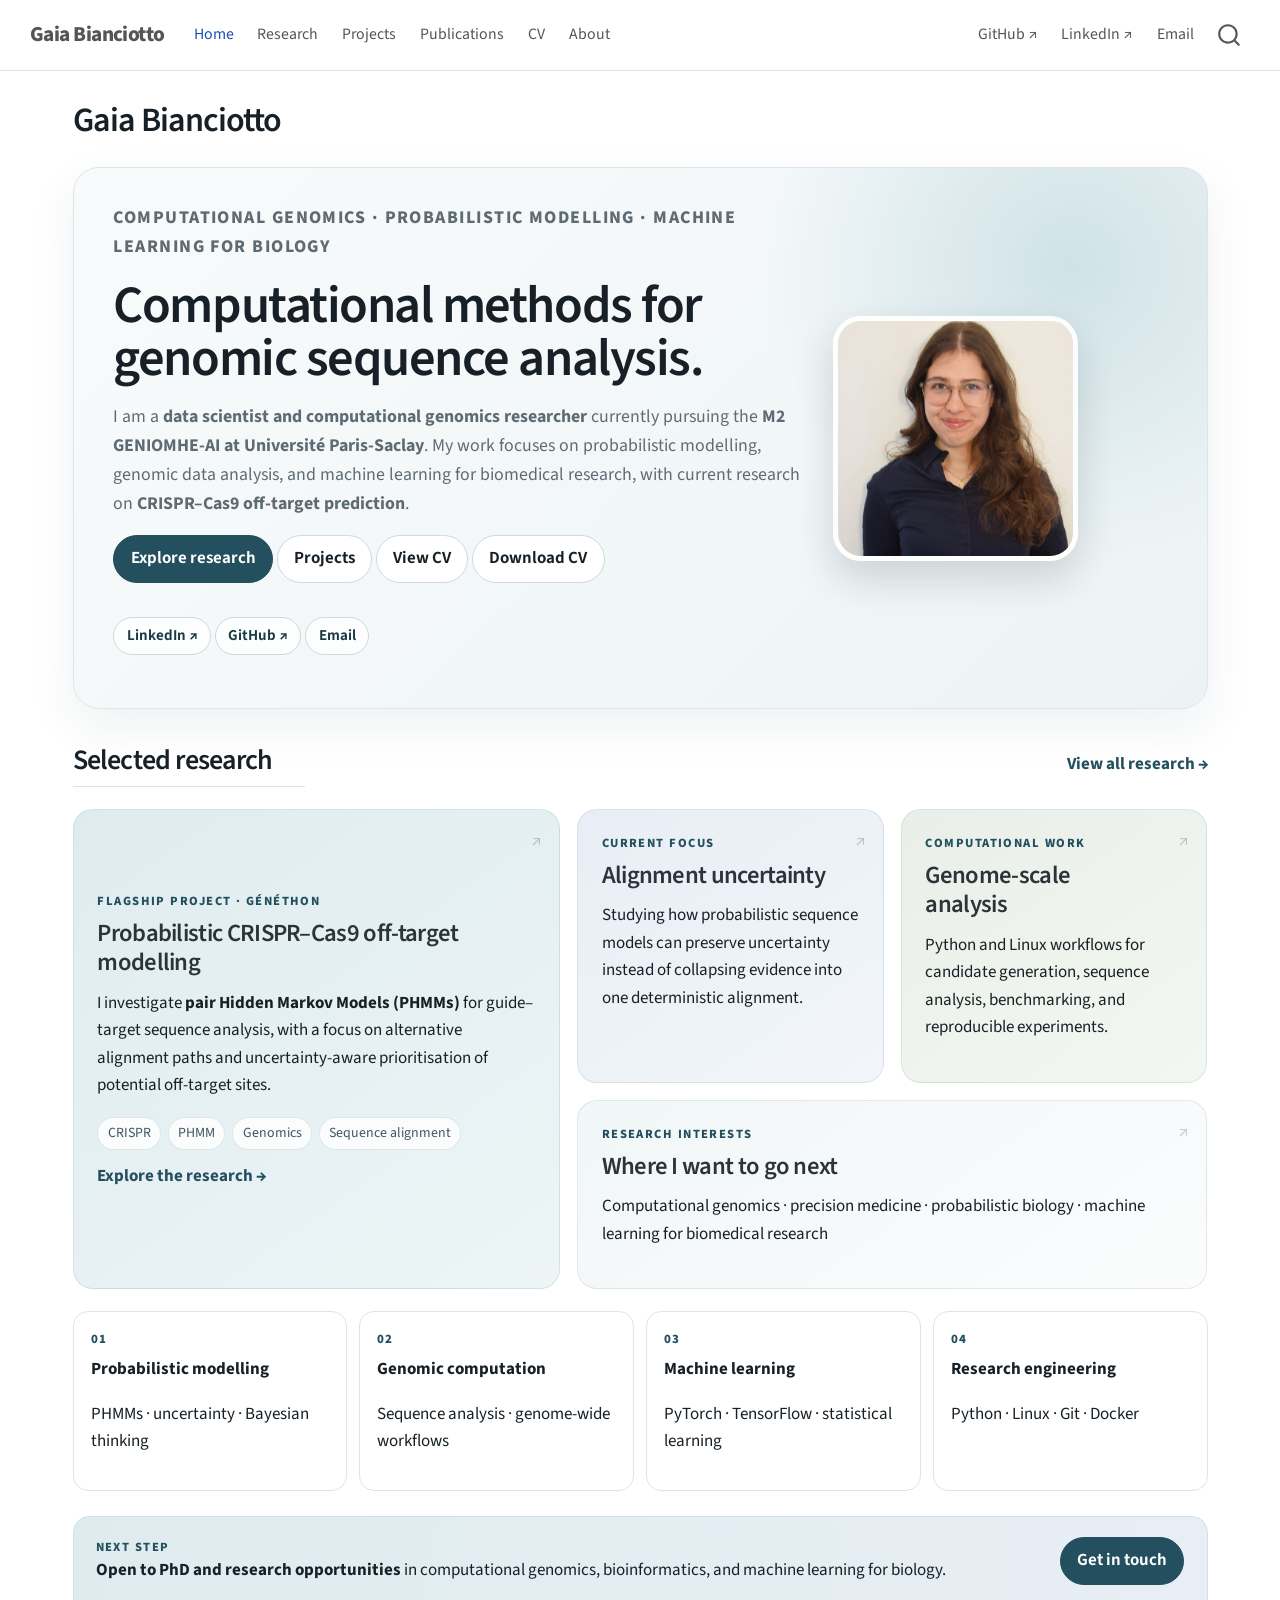
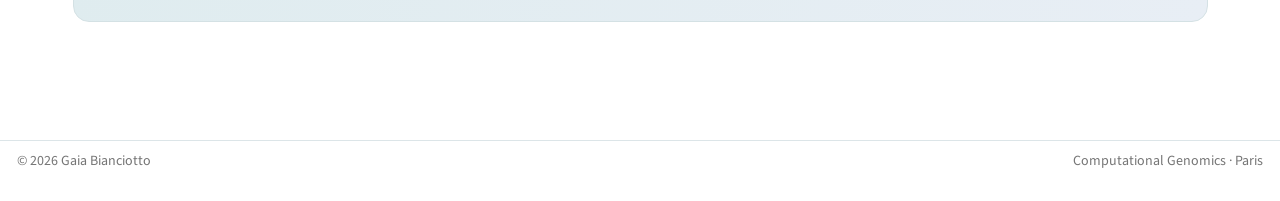
==== commit ea503cd9: "Built site for gh-pages" ====
--- a/index.html
+++ b/index.html
@@ -178,7 +178,7 @@
 <h1>Computational methods for genomic sequence analysis.</h1>
 <p>I am a <strong>data scientist and computational genomics researcher</strong> currently pursuing the <strong>M2 GENIOMHE-AI at Université Paris-Saclay</strong>. My work focuses on probabilistic modelling, genomic data analysis, and machine learning for biomedical research, with current research on <strong>CRISPR–Cas9 off-target prediction</strong>.</p>
 <div class="hero-actions">
-<p><a href="./research.html" class="btn btn-primary">Explore research</a> <a href="./projects.html" class="btn btn-soft">Projects</a> <a href="./cv.html" class="btn btn-soft">CV</a></p>
+<p><a href="./research.html" class="btn btn-primary">Explore research</a> <a href="./projects.html" class="btn btn-soft">Projects</a> <a href="./cv.html" class="btn btn-soft">View CV</a> <a href="assets/Gaia_Bianciotto_CV.pdf" class="btn btn-soft" download="Gaia_Bianciotto_CV.pdf">Download CV</a></p>
 </div>
 <div class="social-row">
 <p><a href="https://www.linkedin.com/in/gaia-bianciotto-269056312/" class="social-pill" target="_blank">LinkedIn ↗</a> <a href="https://github.com/gaiabianciotto" class="social-pill" target="_blank">GitHub ↗</a> <a href="mailto:gaia.bianciotto@etud.univ-evry.fr" class="social-pill">Email</a></p>
--- a/styles.css
+++ b/styles.css
@@ -164,3 +164,11 @@
   .project-columns { grid-template-columns:1fr; }
   .navbar-nav .nav-link { border-radius:8px; }
 }
+
+
+.cv-download-row {
+  display: flex;
+  gap: 0.75rem;
+  flex-wrap: wrap;
+  margin: 1rem 0 1.8rem;
+}
